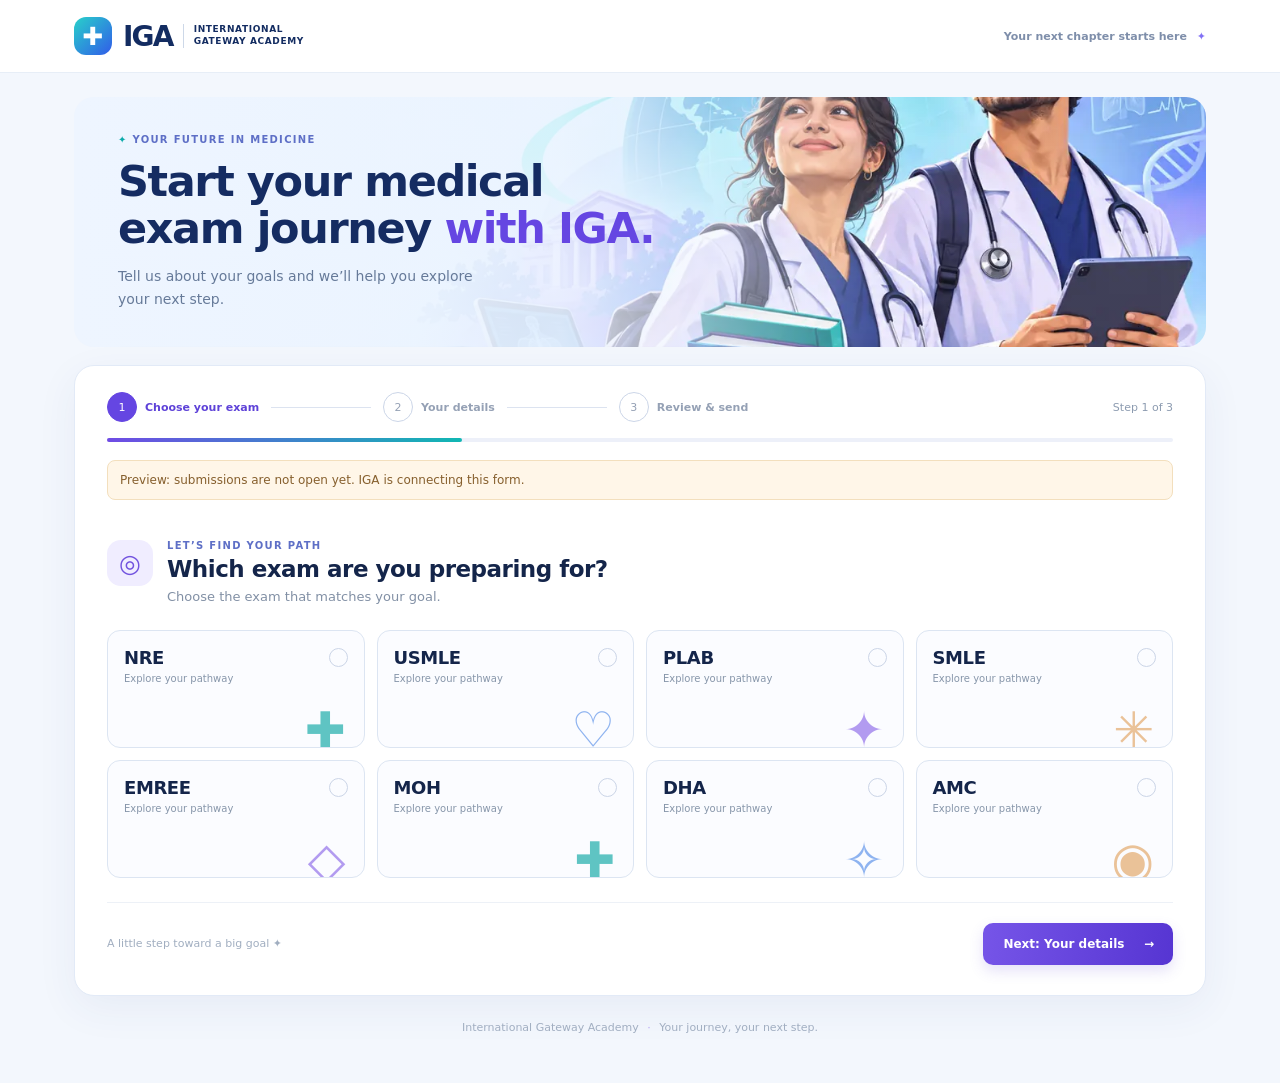
==== interest/index.html @ c92a2ffc "Add IGA student interest form" ====
<!doctype html>
<html lang="en"><head><meta charset="utf-8"><meta name="viewport" content="width=device-width,initial-scale=1"><meta name="theme-color" content="#112b62"><meta name="description" content="Tell International Gateway Academy about your medical exam preparation goals."><title>Start your journey | International Gateway Academy</title><link rel="stylesheet" href="form.css"><script src="config.js" defer></script><script src="form.js" defer></script></head><body>
<header class="site-header"><div class="header-inner"><a class="brand" href="./" aria-label="International Gateway Academy home"><span class="brand-icon" aria-hidden="true">✚</span><span><b>IGA</b><small>INTERNATIONAL<br>GATEWAY ACADEMY</small></span></a><span class="header-note">Your next chapter starts here <span>✦</span></span></div></header>
<main class="shell"><section class="hero"><div class="hero-copy"><div class="eyebrow"><span>✦</span> YOUR FUTURE IN MEDICINE</div><h1>Start your medical<br>exam journey <em>with IGA.</em></h1><p>Tell us about your goals and we’ll help you explore your next step.</p></div></section><section class="form-card" aria-labelledby="step-title"><div class="steps" aria-label="Form progress"><div class="step active" data-step-indicator="0"><span>1</span><strong>Choose your exam</strong></div><div class="step-line"></div><div class="step" data-step-indicator="1"><span>2</span><strong>Your details</strong></div><div class="step-line"></div><div class="step" data-step-indicator="2"><span>3</span><strong>Review & send</strong></div><div class="step-count" id="step-count">Step 1 of 3</div></div><div class="progress-track"><span id="progress"></span></div>
<p class="setup-message" id="opening-notice" role="status">Preview: submissions are not open yet. IGA is connecting this form.</p><form id="interest-form" method="post" novalidate><div class="stage" data-stage="0"><div class="section-header"><div class="section-icon" aria-hidden="true">◎</div><div><div class="kicker">LET’S FIND YOUR PATH</div><h2 id="step-title" tabindex="-1">Which exam are you preparing for?</h2><p>Choose the exam that matches your goal.</p></div></div><fieldset class="exam-grid"><legend class="sr-only">Choose one exam</legend><label class="exam-option"><input type="radio" name="exam" value="NRE" required><span class="exam-content"><span class="exam-top"><strong>NRE</strong><span class="check">✓</span></span><small>Explore your pathway</small><span class="exam-art art-teal">✚</span></span></label><label class="exam-option"><input type="radio" name="exam" value="USMLE"><span class="exam-content"><span class="exam-top"><strong>USMLE</strong><span class="check">✓</span></span><small>Explore your pathway</small><span class="exam-art art-blue">♡</span></span></label><label class="exam-option"><input type="radio" name="exam" value="PLAB"><span class="exam-content"><span class="exam-top"><strong>PLAB</strong><span class="check">✓</span></span><small>Explore your pathway</small><span class="exam-art art-purple">✦</span></span></label><label class="exam-option"><input type="radio" name="exam" value="SMLE"><span class="exam-content"><span class="exam-top"><strong>SMLE</strong><span class="check">✓</span></span><small>Explore your pathway</small><span class="exam-art art-orange">✳</span></span></label><label class="exam-option"><input type="radio" name="exam" value="EMREE"><span class="exam-content"><span class="exam-top"><strong>EMREE</strong><span class="check">✓</span></span><small>Explore your pathway</small><span class="exam-art art-purple">◇</span></span></label><label class="exam-option"><input type="radio" name="exam" value="MOH"><span class="exam-content"><span class="exam-top"><strong>MOH</strong><span class="check">✓</span></span><small>Explore your pathway</small><span class="exam-art art-teal">✚</span></span></label><label class="exam-option"><input type="radio" name="exam" value="DHA"><span class="exam-content"><span class="exam-top"><strong>DHA</strong><span class="check">✓</span></span><small>Explore your pathway</small><span class="exam-art art-blue">✧</span></span></label><label class="exam-option"><input type="radio" name="exam" value="AMC"><span class="exam-content"><span class="exam-top"><strong>AMC</strong><span class="check">✓</span></span><small>Explore your pathway</small><span class="exam-art art-orange">◉</span></span></label></fieldset><p class="error" id="exam-error" role="alert" hidden>Please choose an exam to continue.</p></div>
<div class="stage" data-stage="1" hidden><div class="section-header"><div class="section-icon" aria-hidden="true">✧</div><div><div class="kicker">A LITTLE ABOUT YOU</div><h2 tabindex="-1">Let’s get to know you</h2><p>Share your details so IGA can follow up about your preparation.</p></div></div><div class="fields"><label>Full name <span>*</span><input name="name" autocomplete="name" required maxlength="120" placeholder="Your full name"></label><label>University name <span>*</span><input name="university" autocomplete="organization" required maxlength="160" placeholder="Your university"></label><fieldset class="level-field"><legend>Level of study <span>*</span></legend><div class="level-options"><label><input type="radio" name="level" value="Undergraduate" required> Undergraduate</label><label><input type="radio" name="level" value="Postgraduate"> Postgraduate</label></div></fieldset><label>Year of study <span>*</span><select name="year" required><option value="">Select your year</option><option>Year 1</option><option>Year 2</option><option>Year 3</option><option>Year 4</option><option>Year 5</option><option>Year 6</option><option>Year 7 or above</option><option>Graduated</option></select></label><label>Phone number <span>*</span><input name="phone" type="tel" autocomplete="tel" required maxlength="35" placeholder="Include country code, e.g. +44 …" pattern="[+0-9() .-]{7,35}"></label><label>Country <span>*</span><input name="country" autocomplete="country-name" required maxlength="100" placeholder="Your country"></label><label class="full">Email address <span>*</span><input name="email" type="email" autocomplete="email" required maxlength="254" placeholder="you@example.com"></label></div><p class="privacy">We’ll use these details to contact you about your exam preparation interest.</p></div>
<div class="stage" data-stage="2" hidden><div class="section-header"><div class="section-icon" aria-hidden="true">✓</div><div><div class="kicker">ALMOST THERE</div><h2 tabindex="-1">Everything look right?</h2><p>Review your details before sharing them with IGA.</p></div></div><dl id="review" class="review"></dl><p class="privacy">By submitting, you’re asking IGA to contact you about your selected exam.</p><div class="setup-message" id="setup-message" role="status" hidden>Submissions are not open yet. IGA is still connecting this form.</div></div><div class="actions"><button type="button" id="back" class="back" hidden>← <span>Back</span></button><span class="action-hint">A little step toward a big goal ✦</span><button type="button" id="next" class="primary">Next: Your details <span>→</span></button><button type="submit" id="submit" class="primary" hidden>Send my interest <span>→</span></button></div></form></section><footer>International Gateway Academy <span>·</span> Your journey, your next step.</footer></main></body></html>
---- interest/form.css ----
:root{font-family:Inter,ui-sans-serif,system-ui,-apple-system,"Segoe UI",sans-serif;color:#14254a;background:#f3f7fd;font-synthesis:none}*{box-sizing:border-box}body{margin:0}button,input,select{font:inherit}button{cursor:pointer}button:focus-visible,input:focus-visible,select:focus-visible,a:focus-visible{outline:3px solid #776af2;outline-offset:3px}[hidden]{display:none!important}.site-header{background:#fff;border-bottom:1px solid #e7eef7}.header-inner{max-width:1180px;margin:auto;padding:17px 24px;display:flex;align-items:center;justify-content:space-between}.brand{text-decoration:none;color:#132c61;display:flex;align-items:center;gap:11px}.brand-icon{width:38px;height:38px;border-radius:12px;background:linear-gradient(135deg,#28d1ca,#315ce9);display:grid;place-items:center;color:white;font-size:25px}.brand>span:last-child{display:flex;align-items:center;gap:10px}.brand b{font-size:28px;letter-spacing:-1.8px}.brand small{border-left:1px solid #cdd8e8;padding-left:10px;font-size:9px;font-weight:800;letter-spacing:.07em;line-height:1.3}.header-note{font-size:11px;font-weight:700;color:#7e8eaa}.header-note span{color:#8271f5;margin-left:6px}.shell{max-width:1180px;margin:auto;padding:24px}.hero{height:250px;border-radius:20px;background:linear-gradient(90deg,#eef5ff 0%,#eef5ffde 43%,#eef5ff05 75%),url('student-journey.webp') center 48%/cover no-repeat;display:flex;align-items:center;overflow:hidden}.hero-copy{padding:36px 44px;position:relative;max-width:630px}.eyebrow,.kicker{font-size:10px;letter-spacing:.13em;font-weight:800;color:#5e6fc6}.eyebrow span{color:#0baaaa}.hero h1{font-size:clamp(30px,3.5vw,43px);letter-spacing:-1.4px;line-height:1.1;margin:13px 0;color:#152c62}.hero h1 em{font-style:normal;color:#6546e2}.hero p{font-size:14px;line-height:1.6;color:#667a99;max-width:380px;margin:0}.form-card{background:white;border:1px solid #e2eaf7;box-shadow:0 12px 40px #28458010;border-radius:20px;padding:26px 32px 30px;margin-top:18px;scroll-margin-top:12px}.steps{display:flex;align-items:center;gap:12px}.step{display:flex;align-items:center;gap:8px;color:#95a1b5;white-space:nowrap;font-size:11px}.step span{width:30px;height:30px;border:1px solid #ccd6e8;border-radius:50%;display:grid;place-items:center;font-size:11px}.step.active{color:#5e42d8}.step.active span{background:#6546e2;color:#fff;border-color:#6546e2}.step.done span{background:#def7f4;color:#008f8a;border-color:#def7f4}.step-line{height:1px;background:#dce3f0;flex:1;max-width:100px}.step-count{margin-left:auto;font-size:11px;color:#8c9bb0}.progress-track{height:4px;background:#edf0f9;border-radius:5px;margin-top:16px}.progress-track span{display:block;height:100%;width:33.333%;background:linear-gradient(90deg,#704be5,#11b7b3);border-radius:inherit;transition:width .2s}.stage{padding:28px 0 6px}.section-header{display:flex;gap:14px;align-items:flex-start;margin-bottom:23px}.section-icon{width:46px;height:46px;border-radius:14px;background:#f0edff;display:grid;place-items:center;color:#7253df;font-size:25px;flex:none}.section-header h2{font-size:23px;letter-spacing:-.5px;margin:5px 0}.section-header p{font-size:13px;color:#8290a5;margin:0;line-height:1.5}.exam-grid{border:0;padding:0;margin:0;display:grid;grid-template-columns:repeat(4,1fr);gap:12px}.exam-option{cursor:pointer;position:relative}.exam-option input{position:absolute;opacity:0}.exam-content{display:block;position:relative;overflow:hidden;border:1px solid #dce5f2;border-radius:13px;padding:16px;min-height:118px;background:#fbfcff;transition:.2s}.exam-content:hover{border-color:#9caef1;transform:translateY(-2px)}.exam-option input:focus-visible+.exam-content{outline:3px solid #776af2;outline-offset:3px}.exam-option input:checked+.exam-content{background:#effcfb;border:2px solid #0eaaa8;padding:15px}.exam-top{display:flex;justify-content:space-between;align-items:center}.exam-top strong{font-size:18px;letter-spacing:-.4px}.check{width:19px;height:19px;border:1px solid #cbd5e7;border-radius:50%;color:transparent;display:grid;place-items:center;font-size:12px}.exam-option input:checked+.exam-content .check{background:#6950dc;color:#fff;border-color:#6950dc}.exam-content small{display:block;font-size:10px;color:#8796aa;margin-top:5px}.exam-art{position:absolute;right:18px;bottom:-8px;font-size:49px;line-height:1;opacity:.65}.art-teal{color:#0ba7a4}.art-blue{color:#538ce8}.art-purple{color:#8b68e9}.art-orange{color:#e0a361}.error{color:#b33645;font-size:12px}.actions{border-top:1px solid #edf1f7;margin-top:18px;padding-top:20px;display:flex;align-items:center;gap:12px}.back{background:#f3f5fb;border:0;color:#5d6e8d;border-radius:9px;padding:12px 15px;font-size:12px;font-weight:700}.action-hint{color:#a1aec0;font-size:11px}.primary{margin-left:auto;border:0;background:linear-gradient(100deg,#7655e8,#5635d2);color:white;border-radius:10px;padding:14px 19px;font-weight:750;font-size:12px;min-width:190px;box-shadow:0 6px 14px #674bd72b}.primary span{float:right;margin-left:18px}.primary:disabled{opacity:.45;cursor:not-allowed;box-shadow:none}.fields{display:grid;grid-template-columns:1fr 1fr;gap:17px 20px}.fields>label,.level-field legend{font-size:12px;font-weight:750;color:#263b5c}.fields label span,.level-field legend span{color:#da566b}.fields input:not([type=radio]),.fields select{display:block;width:100%;height:44px;border:1px solid #d8e2ef;border-radius:9px;background:#fff;padding:0 12px;color:#223654;margin-top:7px;font-size:13px}.fields input::placeholder{color:#a5b1c1}.fields .full{grid-column:1/-1}.level-field{border:0;margin:0;padding:0}.level-options{display:flex;gap:8px;margin-top:7px}.level-options label{display:flex;align-items:center;gap:6px;border:1px solid #d8e2ef;border-radius:9px;padding:11px;font-size:12px;font-weight:500;flex:1}.level-options input{accent-color:#6e4ce1}.privacy{font-size:11px;color:#8392a6;line-height:1.6;margin:18px 0 0}.review{display:grid;grid-template-columns:repeat(2,1fr);gap:0 20px;margin:0}.review div{padding:12px 0;border-bottom:1px solid #edf1f7}.review dt{font-size:10px;color:#8a98ad;margin-bottom:5px}.review dd{font-size:13px;font-weight:700;margin:0;overflow-wrap:anywhere}.setup-message{background:#fff6e8;border:1px solid #f3dfbd;color:#865f2d;border-radius:8px;padding:12px;font-size:12px;margin-top:18px}.sr-only{position:absolute;width:1px;height:1px;overflow:hidden;clip:rect(0,0,0,0)}footer{text-align:center;padding:25px;color:#a1aec1;font-size:11px}footer span{margin:0 5px;color:#b9a9f4}@media(max-width:700px){.header-inner{padding:13px 17px}.header-note{display:none}.shell{padding:14px}.hero{height:225px;background-position:64% center;background-image:linear-gradient(90deg,#eef5ffef 0%,#eef5ffd9 54%,#eef5ff44 100%),url('student-journey.webp')}.hero-copy{padding:22px;max-width:85%}.hero h1{font-size:29px}.hero p{font-size:12px;max-width:230px}.form-card{padding:20px 17px}.step strong,.step-line{display:none}.steps{gap:10px}.step-count{margin-left:auto}.stage{padding-top:23px}.section-header h2{font-size:20px}.exam-grid{grid-template-columns:repeat(2,1fr);gap:9px}.exam-content{min-height:94px;padding:13px}.exam-option input:checked+.exam-content{padding:12px}.exam-art{font-size:37px}.fields{grid-template-columns:1fr;gap:15px}.fields .full{grid-column:auto}.actions{gap:7px}.action-hint{display:none}.primary{min-width:0;flex:1}.review{grid-template-columns:1fr 1fr;gap:0 12px}.brand b{font-size:24px}}
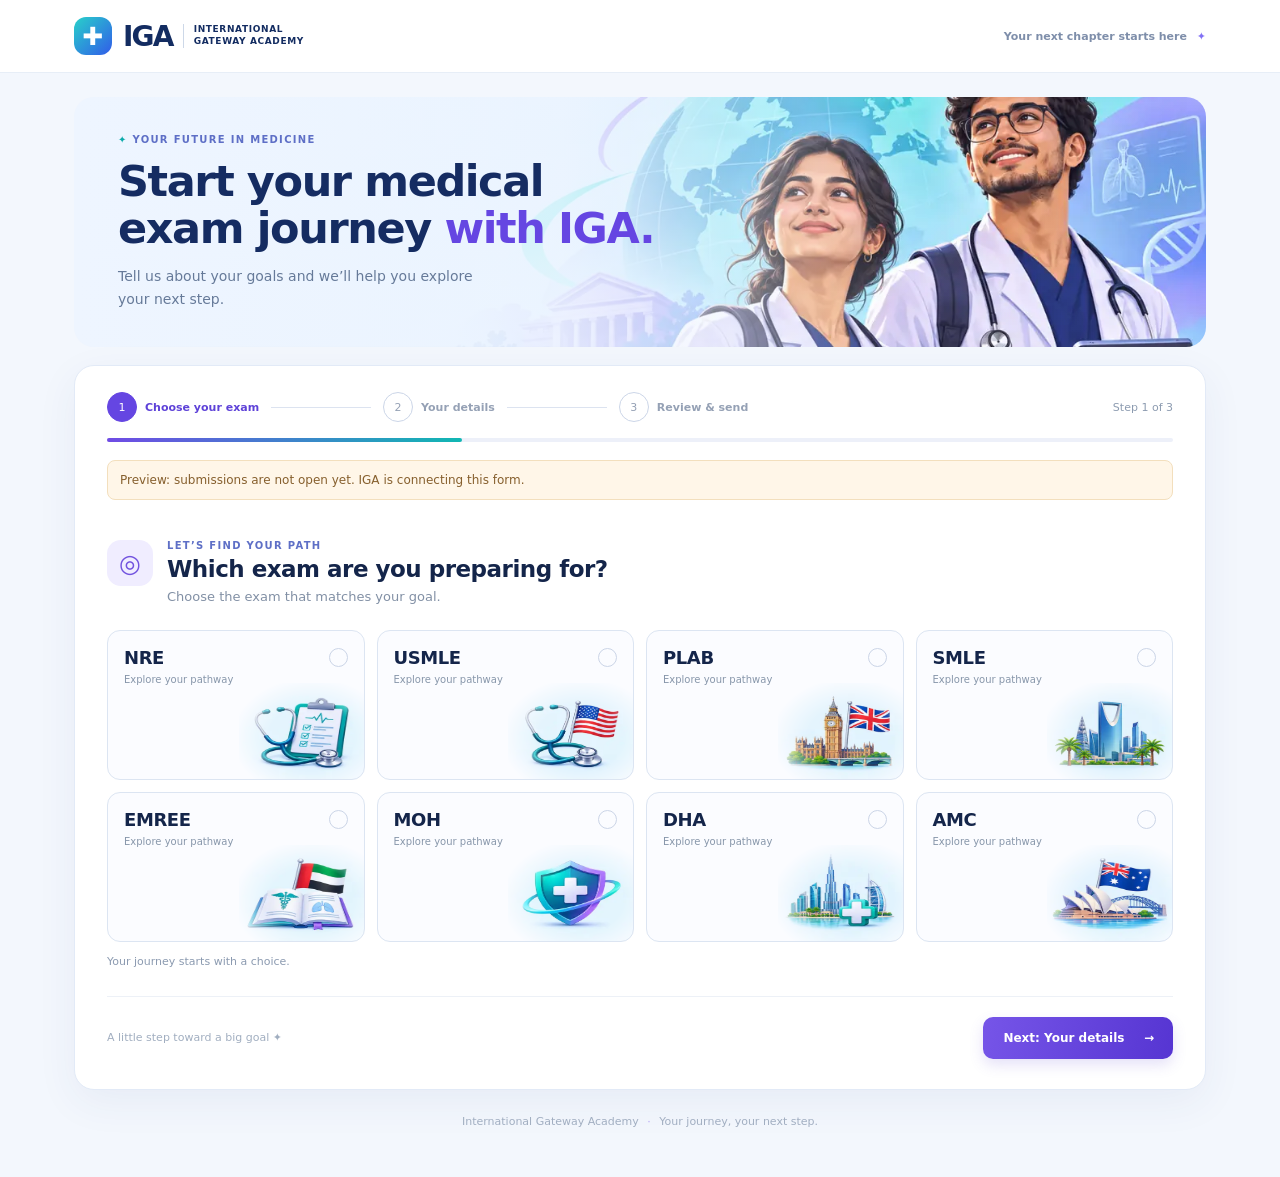
==== commit 83b7030f: "Illustrate and enhance exam selection form" ====
--- a/interest/index.html
+++ b/interest/index.html
@@ -2,6 +2,6 @@
 <html lang="en"><head><meta charset="utf-8"><meta name="viewport" content="width=device-width,initial-scale=1"><meta name="theme-color" content="#112b62"><meta name="description" content="Tell International Gateway Academy about your medical exam preparation goals."><title>Start your journey | International Gateway Academy</title><link rel="stylesheet" href="form.css"><script src="config.js" defer></script><script src="form.js" defer></script></head><body>
 <header class="site-header"><div class="header-inner"><a class="brand" href="./" aria-label="International Gateway Academy home"><span class="brand-icon" aria-hidden="true">✚</span><span><b>IGA</b><small>INTERNATIONAL<br>GATEWAY ACADEMY</small></span></a><span class="header-note">Your next chapter starts here <span>✦</span></span></div></header>
 <main class="shell"><section class="hero"><div class="hero-copy"><div class="eyebrow"><span>✦</span> YOUR FUTURE IN MEDICINE</div><h1>Start your medical<br>exam journey <em>with IGA.</em></h1><p>Tell us about your goals and we’ll help you explore your next step.</p></div></section><section class="form-card" aria-labelledby="step-title"><div class="steps" aria-label="Form progress"><div class="step active" data-step-indicator="0"><span>1</span><strong>Choose your exam</strong></div><div class="step-line"></div><div class="step" data-step-indicator="1"><span>2</span><strong>Your details</strong></div><div class="step-line"></div><div class="step" data-step-indicator="2"><span>3</span><strong>Review & send</strong></div><div class="step-count" id="step-count">Step 1 of 3</div></div><div class="progress-track"><span id="progress"></span></div>
-<p class="setup-message" id="opening-notice" role="status">Preview: submissions are not open yet. IGA is connecting this form.</p><form id="interest-form" method="post" novalidate><div class="stage" data-stage="0"><div class="section-header"><div class="section-icon" aria-hidden="true">◎</div><div><div class="kicker">LET’S FIND YOUR PATH</div><h2 id="step-title" tabindex="-1">Which exam are you preparing for?</h2><p>Choose the exam that matches your goal.</p></div></div><fieldset class="exam-grid"><legend class="sr-only">Choose one exam</legend><label class="exam-option"><input type="radio" name="exam" value="NRE" required><span class="exam-content"><span class="exam-top"><strong>NRE</strong><span class="check">✓</span></span><small>Explore your pathway</small><span class="exam-art art-teal">✚</span></span></label><label class="exam-option"><input type="radio" name="exam" value="USMLE"><span class="exam-content"><span class="exam-top"><strong>USMLE</strong><span class="check">✓</span></span><small>Explore your pathway</small><span class="exam-art art-blue">♡</span></span></label><label class="exam-option"><input type="radio" name="exam" value="PLAB"><span class="exam-content"><span class="exam-top"><strong>PLAB</strong><span class="check">✓</span></span><small>Explore your pathway</small><span class="exam-art art-purple">✦</span></span></label><label class="exam-option"><input type="radio" name="exam" value="SMLE"><span class="exam-content"><span class="exam-top"><strong>SMLE</strong><span class="check">✓</span></span><small>Explore your pathway</small><span class="exam-art art-orange">✳</span></span></label><label class="exam-option"><input type="radio" name="exam" value="EMREE"><span class="exam-content"><span class="exam-top"><strong>EMREE</strong><span class="check">✓</span></span><small>Explore your pathway</small><span class="exam-art art-purple">◇</span></span></label><label class="exam-option"><input type="radio" name="exam" value="MOH"><span class="exam-content"><span class="exam-top"><strong>MOH</strong><span class="check">✓</span></span><small>Explore your pathway</small><span class="exam-art art-teal">✚</span></span></label><label class="exam-option"><input type="radio" name="exam" value="DHA"><span class="exam-content"><span class="exam-top"><strong>DHA</strong><span class="check">✓</span></span><small>Explore your pathway</small><span class="exam-art art-blue">✧</span></span></label><label class="exam-option"><input type="radio" name="exam" value="AMC"><span class="exam-content"><span class="exam-top"><strong>AMC</strong><span class="check">✓</span></span><small>Explore your pathway</small><span class="exam-art art-orange">◉</span></span></label></fieldset><p class="error" id="exam-error" role="alert" hidden>Please choose an exam to continue.</p></div>
-<div class="stage" data-stage="1" hidden><div class="section-header"><div class="section-icon" aria-hidden="true">✧</div><div><div class="kicker">A LITTLE ABOUT YOU</div><h2 tabindex="-1">Let’s get to know you</h2><p>Share your details so IGA can follow up about your preparation.</p></div></div><div class="fields"><label>Full name <span>*</span><input name="name" autocomplete="name" required maxlength="120" placeholder="Your full name"></label><label>University name <span>*</span><input name="university" autocomplete="organization" required maxlength="160" placeholder="Your university"></label><fieldset class="level-field"><legend>Level of study <span>*</span></legend><div class="level-options"><label><input type="radio" name="level" value="Undergraduate" required> Undergraduate</label><label><input type="radio" name="level" value="Postgraduate"> Postgraduate</label></div></fieldset><label>Year of study <span>*</span><select name="year" required><option value="">Select your year</option><option>Year 1</option><option>Year 2</option><option>Year 3</option><option>Year 4</option><option>Year 5</option><option>Year 6</option><option>Year 7 or above</option><option>Graduated</option></select></label><label>Phone number <span>*</span><input name="phone" type="tel" autocomplete="tel" required maxlength="35" placeholder="Include country code, e.g. +44 …" pattern="[+0-9() .-]{7,35}"></label><label>Country <span>*</span><input name="country" autocomplete="country-name" required maxlength="100" placeholder="Your country"></label><label class="full">Email address <span>*</span><input name="email" type="email" autocomplete="email" required maxlength="254" placeholder="you@example.com"></label></div><p class="privacy">We’ll use these details to contact you about your exam preparation interest.</p></div>
+<p class="setup-message" id="opening-notice" role="status">Preview: submissions are not open yet. IGA is connecting this form.</p><form id="interest-form" method="post" novalidate><div class="stage" data-stage="0"><div class="section-header"><div class="section-icon" aria-hidden="true">◎</div><div><div class="kicker">LET’S FIND YOUR PATH</div><h2 id="step-title" tabindex="-1">Which exam are you preparing for?</h2><p>Choose the exam that matches your goal.</p></div></div><fieldset class="exam-grid"><legend class="sr-only">Choose one exam</legend><label class="exam-option"><input type="radio" name="exam" value="NRE" required><span class="exam-content"><span class="exam-top"><strong>NRE</strong><span class="check">✓</span></span><small>Explore your pathway</small><span class="exam-art" aria-hidden="true"></span></span></label><label class="exam-option"><input type="radio" name="exam" value="USMLE"><span class="exam-content"><span class="exam-top"><strong>USMLE</strong><span class="check">✓</span></span><small>Explore your pathway</small><span class="exam-art" aria-hidden="true"></span></span></label><label class="exam-option"><input type="radio" name="exam" value="PLAB"><span class="exam-content"><span class="exam-top"><strong>PLAB</strong><span class="check">✓</span></span><small>Explore your pathway</small><span class="exam-art" aria-hidden="true"></span></span></label><label class="exam-option"><input type="radio" name="exam" value="SMLE"><span class="exam-content"><span class="exam-top"><strong>SMLE</strong><span class="check">✓</span></span><small>Explore your pathway</small><span class="exam-art" aria-hidden="true"></span></span></label><label class="exam-option"><input type="radio" name="exam" value="EMREE"><span class="exam-content"><span class="exam-top"><strong>EMREE</strong><span class="check">✓</span></span><small>Explore your pathway</small><span class="exam-art" aria-hidden="true"></span></span></label><label class="exam-option"><input type="radio" name="exam" value="MOH"><span class="exam-content"><span class="exam-top"><strong>MOH</strong><span class="check">✓</span></span><small>Explore your pathway</small><span class="exam-art" aria-hidden="true"></span></span></label><label class="exam-option"><input type="radio" name="exam" value="DHA"><span class="exam-content"><span class="exam-top"><strong>DHA</strong><span class="check">✓</span></span><small>Explore your pathway</small><span class="exam-art" aria-hidden="true"></span></span></label><label class="exam-option"><input type="radio" name="exam" value="AMC"><span class="exam-content"><span class="exam-top"><strong>AMC</strong><span class="check">✓</span></span><small>Explore your pathway</small><span class="exam-art" aria-hidden="true"></span></span></label></fieldset><p class="selection-message" id="selection-message" aria-live="polite">Your journey starts with a choice.</p><p class="error" id="exam-error" role="alert" hidden>Please choose an exam to continue.</p></div>
+<div class="stage" data-stage="1" hidden><div class="section-header"><div class="section-icon" aria-hidden="true">✧</div><div><div class="kicker">A LITTLE ABOUT YOU</div><h2 tabindex="-1">Let’s get to know you</h2><p id="details-intro">Share your details so IGA can follow up about your preparation.</p></div></div><div class="fields"><label>Full name <span>*</span><input name="name" autocomplete="name" required maxlength="120" placeholder="Your full name"></label><label>University name <span>*</span><input name="university" autocomplete="organization" required maxlength="160" placeholder="Your university"></label><fieldset class="level-field"><legend>Level of study <span>*</span></legend><div class="level-options"><label><input type="radio" name="level" value="Undergraduate" required> Undergraduate</label><label><input type="radio" name="level" value="Postgraduate"> Postgraduate</label></div></fieldset><label>Year of study <span>*</span><select name="year" required><option value="">Select your year</option><option>Year 1</option><option>Year 2</option><option>Year 3</option><option>Year 4</option><option>Year 5</option><option>Year 6</option><option>Year 7 or above</option><option>Graduated</option></select></label><label>Phone number <span>*</span><input name="phone" type="tel" autocomplete="tel" required maxlength="35" placeholder="Include country code, e.g. +44 …" pattern="[+0-9() .-]{7,35}"></label><label>Country <span>*</span><input name="country" autocomplete="country-name" required maxlength="100" placeholder="Your country"></label><label class="full">Email address <span>*</span><input name="email" type="email" autocomplete="email" required maxlength="254" placeholder="you@example.com"></label></div><p class="privacy">We’ll use these details to contact you about your exam preparation interest.</p></div>
 <div class="stage" data-stage="2" hidden><div class="section-header"><div class="section-icon" aria-hidden="true">✓</div><div><div class="kicker">ALMOST THERE</div><h2 tabindex="-1">Everything look right?</h2><p>Review your details before sharing them with IGA.</p></div></div><dl id="review" class="review"></dl><p class="privacy">By submitting, you’re asking IGA to contact you about your selected exam.</p><div class="setup-message" id="setup-message" role="status" hidden>Submissions are not open yet. IGA is still connecting this form.</div></div><div class="actions"><button type="button" id="back" class="back" hidden>← <span>Back</span></button><span class="action-hint">A little step toward a big goal ✦</span><button type="button" id="next" class="primary">Next: Your details <span>→</span></button><button type="submit" id="submit" class="primary" hidden>Send my interest <span>→</span></button></div></form></section><footer>International Gateway Academy <span>·</span> Your journey, your next step.</footer></main></body></html>
--- a/interest/form.css
+++ b/interest/form.css
@@ -1 +1,4 @@
 :root{font-family:Inter,ui-sans-serif,system-ui,-apple-system,"Segoe UI",sans-serif;color:#14254a;background:#f3f7fd;font-synthesis:none}*{box-sizing:border-box}body{margin:0}button,input,select{font:inherit}button{cursor:pointer}button:focus-visible,input:focus-visible,select:focus-visible,a:focus-visible{outline:3px solid #776af2;outline-offset:3px}[hidden]{display:none!important}.site-header{background:#fff;border-bottom:1px solid #e7eef7}.header-inner{max-width:1180px;margin:auto;padding:17px 24px;display:flex;align-items:center;justify-content:space-between}.brand{text-decoration:none;color:#132c61;display:flex;align-items:center;gap:11px}.brand-icon{width:38px;height:38px;border-radius:12px;background:linear-gradient(135deg,#28d1ca,#315ce9);display:grid;place-items:center;color:white;font-size:25px}.brand>span:last-child{display:flex;align-items:center;gap:10px}.brand b{font-size:28px;letter-spacing:-1.8px}.brand small{border-left:1px solid #cdd8e8;padding-left:10px;font-size:9px;font-weight:800;letter-spacing:.07em;line-height:1.3}.header-note{font-size:11px;font-weight:700;color:#7e8eaa}.header-note span{color:#8271f5;margin-left:6px}.shell{max-width:1180px;margin:auto;padding:24px}.hero{height:250px;border-radius:20px;background:linear-gradient(90deg,#eef5ff 0%,#eef5ffde 43%,#eef5ff05 75%),url('student-journey.webp') center 48%/cover no-repeat;display:flex;align-items:center;overflow:hidden}.hero-copy{padding:36px 44px;position:relative;max-width:630px}.eyebrow,.kicker{font-size:10px;letter-spacing:.13em;font-weight:800;color:#5e6fc6}.eyebrow span{color:#0baaaa}.hero h1{font-size:clamp(30px,3.5vw,43px);letter-spacing:-1.4px;line-height:1.1;margin:13px 0;color:#152c62}.hero h1 em{font-style:normal;color:#6546e2}.hero p{font-size:14px;line-height:1.6;color:#667a99;max-width:380px;margin:0}.form-card{background:white;border:1px solid #e2eaf7;box-shadow:0 12px 40px #28458010;border-radius:20px;padding:26px 32px 30px;margin-top:18px;scroll-margin-top:12px}.steps{display:flex;align-items:center;gap:12px}.step{display:flex;align-items:center;gap:8px;color:#95a1b5;white-space:nowrap;font-size:11px}.step span{width:30px;height:30px;border:1px solid #ccd6e8;border-radius:50%;display:grid;place-items:center;font-size:11px}.step.active{color:#5e42d8}.step.active span{background:#6546e2;color:#fff;border-color:#6546e2}.step.done span{background:#def7f4;color:#008f8a;border-color:#def7f4}.step-line{height:1px;background:#dce3f0;flex:1;max-width:100px}.step-count{margin-left:auto;font-size:11px;color:#8c9bb0}.progress-track{height:4px;background:#edf0f9;border-radius:5px;margin-top:16px}.progress-track span{display:block;height:100%;width:33.333%;background:linear-gradient(90deg,#704be5,#11b7b3);border-radius:inherit;transition:width .2s}.stage{padding:28px 0 6px}.section-header{display:flex;gap:14px;align-items:flex-start;margin-bottom:23px}.section-icon{width:46px;height:46px;border-radius:14px;background:#f0edff;display:grid;place-items:center;color:#7253df;font-size:25px;flex:none}.section-header h2{font-size:23px;letter-spacing:-.5px;margin:5px 0}.section-header p{font-size:13px;color:#8290a5;margin:0;line-height:1.5}.exam-grid{border:0;padding:0;margin:0;display:grid;grid-template-columns:repeat(4,1fr);gap:12px}.exam-option{cursor:pointer;position:relative}.exam-option input{position:absolute;opacity:0}.exam-content{display:block;position:relative;overflow:hidden;border:1px solid #dce5f2;border-radius:13px;padding:16px;min-height:118px;background:#fbfcff;transition:.2s}.exam-content:hover{border-color:#9caef1;transform:translateY(-2px)}.exam-option input:focus-visible+.exam-content{outline:3px solid #776af2;outline-offset:3px}.exam-option input:checked+.exam-content{background:#effcfb;border:2px solid #0eaaa8;padding:15px}.exam-top{display:flex;justify-content:space-between;align-items:center}.exam-top strong{font-size:18px;letter-spacing:-.4px}.check{width:19px;height:19px;border:1px solid #cbd5e7;border-radius:50%;color:transparent;display:grid;place-items:center;font-size:12px}.exam-option input:checked+.exam-content .check{background:#6950dc;color:#fff;border-color:#6950dc}.exam-content small{display:block;font-size:10px;color:#8796aa;margin-top:5px}.exam-art{position:absolute;right:18px;bottom:-8px;font-size:49px;line-height:1;opacity:.65}.art-teal{color:#0ba7a4}.art-blue{color:#538ce8}.art-purple{color:#8b68e9}.art-orange{color:#e0a361}.error{color:#b33645;font-size:12px}.actions{border-top:1px solid #edf1f7;margin-top:18px;padding-top:20px;display:flex;align-items:center;gap:12px}.back{background:#f3f5fb;border:0;color:#5d6e8d;border-radius:9px;padding:12px 15px;font-size:12px;font-weight:700}.action-hint{color:#a1aec0;font-size:11px}.primary{margin-left:auto;border:0;background:linear-gradient(100deg,#7655e8,#5635d2);color:white;border-radius:10px;padding:14px 19px;font-weight:750;font-size:12px;min-width:190px;box-shadow:0 6px 14px #674bd72b}.primary span{float:right;margin-left:18px}.primary:disabled{opacity:.45;cursor:not-allowed;box-shadow:none}.fields{display:grid;grid-template-columns:1fr 1fr;gap:17px 20px}.fields>label,.level-field legend{font-size:12px;font-weight:750;color:#263b5c}.fields label span,.level-field legend span{color:#da566b}.fields input:not([type=radio]),.fields select{display:block;width:100%;height:44px;border:1px solid #d8e2ef;border-radius:9px;background:#fff;padding:0 12px;color:#223654;margin-top:7px;font-size:13px}.fields input::placeholder{color:#a5b1c1}.fields .full{grid-column:1/-1}.level-field{border:0;margin:0;padding:0}.level-options{display:flex;gap:8px;margin-top:7px}.level-options label{display:flex;align-items:center;gap:6px;border:1px solid #d8e2ef;border-radius:9px;padding:11px;font-size:12px;font-weight:500;flex:1}.level-options input{accent-color:#6e4ce1}.privacy{font-size:11px;color:#8392a6;line-height:1.6;margin:18px 0 0}.review{display:grid;grid-template-columns:repeat(2,1fr);gap:0 20px;margin:0}.review div{padding:12px 0;border-bottom:1px solid #edf1f7}.review dt{font-size:10px;color:#8a98ad;margin-bottom:5px}.review dd{font-size:13px;font-weight:700;margin:0;overflow-wrap:anywhere}.setup-message{background:#fff6e8;border:1px solid #f3dfbd;color:#865f2d;border-radius:8px;padding:12px;font-size:12px;margin-top:18px}.sr-only{position:absolute;width:1px;height:1px;overflow:hidden;clip:rect(0,0,0,0)}footer{text-align:center;padding:25px;color:#a1aec1;font-size:11px}footer span{margin:0 5px;color:#b9a9f4}@media(max-width:700px){.header-inner{padding:13px 17px}.header-note{display:none}.shell{padding:14px}.hero{height:225px;background-position:64% center;background-image:linear-gradient(90deg,#eef5ffef 0%,#eef5ffd9 54%,#eef5ff44 100%),url('student-journey.webp')}.hero-copy{padding:22px;max-width:85%}.hero h1{font-size:29px}.hero p{font-size:12px;max-width:230px}.form-card{padding:20px 17px}.step strong,.step-line{display:none}.steps{gap:10px}.step-count{margin-left:auto}.stage{padding-top:23px}.section-header h2{font-size:20px}.exam-grid{grid-template-columns:repeat(2,1fr);gap:9px}.exam-content{min-height:94px;padding:13px}.exam-option input:checked+.exam-content{padding:12px}.exam-art{font-size:37px}.fields{grid-template-columns:1fr;gap:15px}.fields .full{grid-column:auto}.actions{gap:7px}.action-hint{display:none}.primary{min-width:0;flex:1}.review{grid-template-columns:1fr 1fr;gap:0 12px}.brand b{font-size:24px}}
+/* Illustrated exam cards */
+.exam-content{min-height:150px;background:#fbfcff}.exam-content small{position:relative;z-index:2;max-width:120px;line-height:1.4}.exam-art{position:absolute;right:0;bottom:0;width:125px;height:96px;background-image:url('exam-illustrations.webp');background-size:400% 200%;background-repeat:no-repeat;opacity:1;transform-origin:bottom right;transition:transform .25s ease;mix-blend-mode:multiply}.exam-option:hover .exam-art,.exam-option input:checked+.exam-content .exam-art{transform:scale(1.07)}.exam-option:nth-of-type(1) .exam-art{background-position:0% 0%}.exam-option:nth-of-type(2) .exam-art{background-position:33.333% 0%}.exam-option:nth-of-type(3) .exam-art{background-position:66.667% 0%}.exam-option:nth-of-type(4) .exam-art{background-position:100% 0%}.exam-option:nth-of-type(5) .exam-art{background-position:0% 100%}.exam-option:nth-of-type(6) .exam-art{background-position:33.333% 100%}.exam-option:nth-of-type(7) .exam-art{background-position:66.667% 100%}.exam-option:nth-of-type(8) .exam-art{background-position:100% 100%}.selection-message{color:#8b9ab0;font-size:11px;margin:13px 0 0;min-height:17px}.selection-message.selected{color:#087c80;font-weight:700}.exam-option input:checked+.exam-content{box-shadow:0 6px 18px #0ba8a41c}.primary:hover:not(:disabled){filter:brightness(1.08);transform:translateY(-1px)}.primary{transition:transform .2s,filter .2s}.fields input:not([type=radio]):focus,.fields select:focus{border-color:#7561e5;box-shadow:0 0 0 3px #7561e51a}.level-options label:has(input:checked){border-color:#13a7a4;background:#effcfb;color:#116d70}.stage:not([hidden]){animation:stage-in .24s ease-out}@keyframes stage-in{from{opacity:0;transform:translateY(5px)}to{opacity:1;transform:translateY(0)}}@media(max-width:700px){.exam-content{min-height:112px}.exam-art{width:100px;height:77px;right:-2px;bottom:-2px}.exam-content small{max-width:90px;font-size:9px}.exam-top strong{font-size:16px}}@media(prefers-reduced-motion:reduce){*,*:before,*:after{animation-duration:.01ms!important;transition-duration:.01ms!important;scroll-behavior:auto!important}}
+.hero{background-position:center 22%}.exam-art{mask-image:radial-gradient(ellipse at 58% 57%,#000 42%,transparent 78%)}@media(max-width:700px){.hero{background-position:64% 22%}}
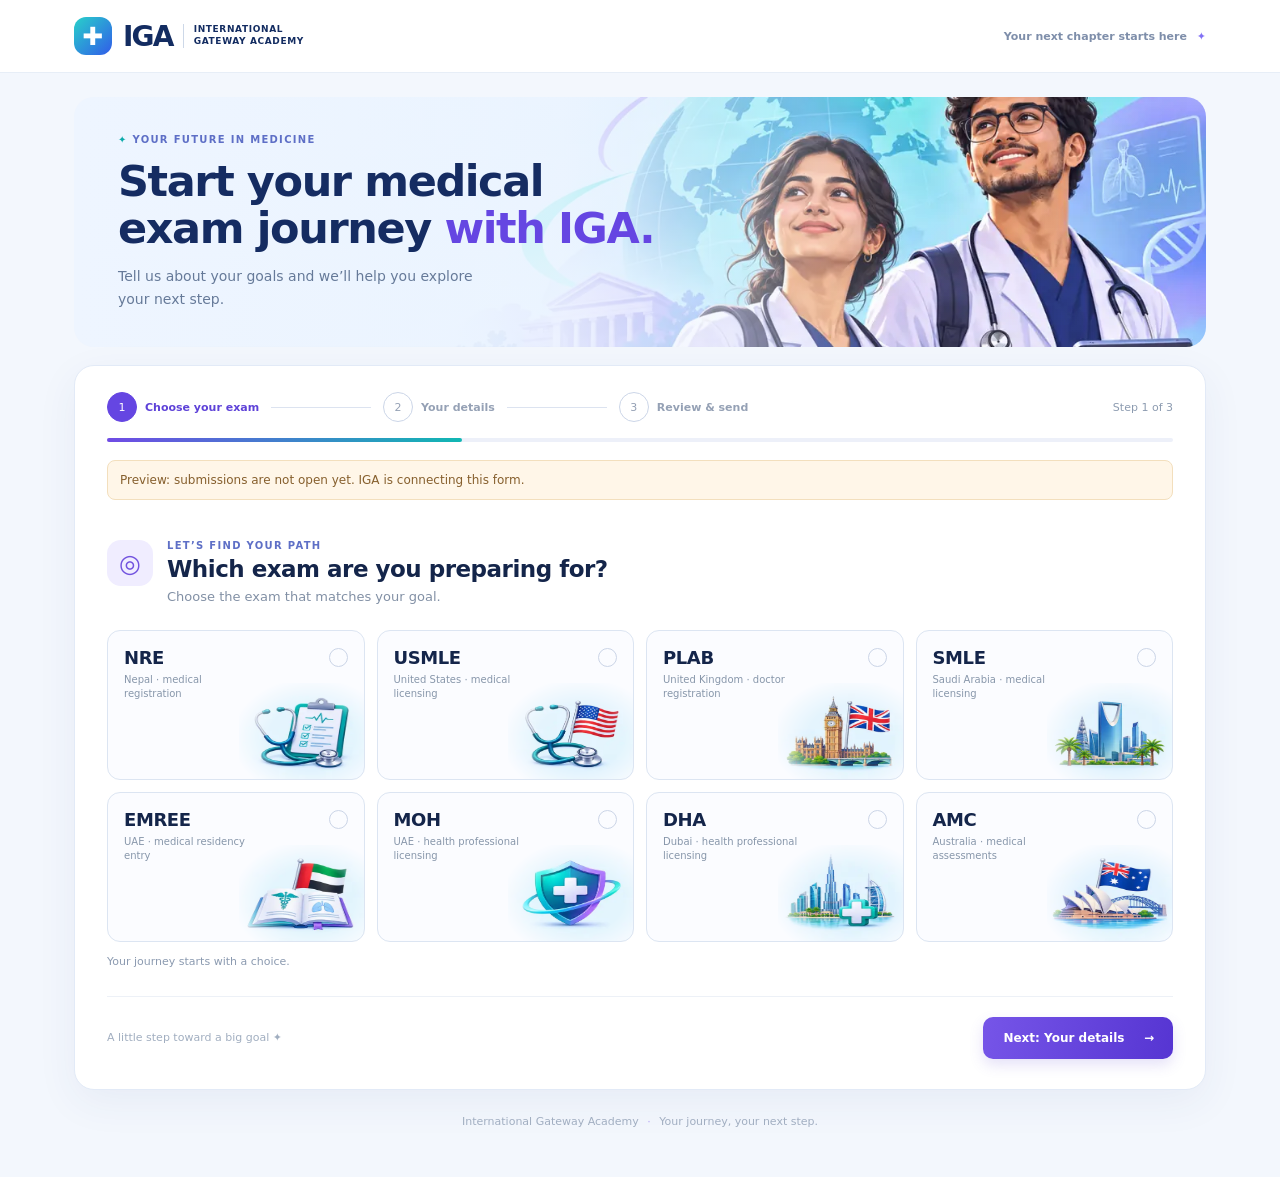
==== commit 2cf28a6b: "Improve form guidance and mobile usability" ====
--- a/interest/index.html
+++ b/interest/index.html
@@ -1,7 +1,7 @@
 <!doctype html>
-<html lang="en"><head><meta charset="utf-8"><meta name="viewport" content="width=device-width,initial-scale=1"><meta name="theme-color" content="#112b62"><meta name="description" content="Tell International Gateway Academy about your medical exam preparation goals."><title>Start your journey | International Gateway Academy</title><link rel="stylesheet" href="form.css"><script src="config.js" defer></script><script src="form.js" defer></script></head><body>
+<html lang="en"><head><meta charset="utf-8"><meta name="viewport" content="width=device-width,initial-scale=1"><meta name="theme-color" content="#112b62"><meta name="description" content="Tell International Gateway Academy about your medical exam preparation goals."><title>Start your journey | International Gateway Academy</title><link rel="stylesheet" href="form.css"><script src="config.js" defer></script><script src="country-data.js" defer></script><script src="form.js" defer></script></head><body>
 <header class="site-header"><div class="header-inner"><a class="brand" href="./" aria-label="International Gateway Academy home"><span class="brand-icon" aria-hidden="true">✚</span><span><b>IGA</b><small>INTERNATIONAL<br>GATEWAY ACADEMY</small></span></a><span class="header-note">Your next chapter starts here <span>✦</span></span></div></header>
-<main class="shell"><section class="hero"><div class="hero-copy"><div class="eyebrow"><span>✦</span> YOUR FUTURE IN MEDICINE</div><h1>Start your medical<br>exam journey <em>with IGA.</em></h1><p>Tell us about your goals and we’ll help you explore your next step.</p></div></section><section class="form-card" aria-labelledby="step-title"><div class="steps" aria-label="Form progress"><div class="step active" data-step-indicator="0"><span>1</span><strong>Choose your exam</strong></div><div class="step-line"></div><div class="step" data-step-indicator="1"><span>2</span><strong>Your details</strong></div><div class="step-line"></div><div class="step" data-step-indicator="2"><span>3</span><strong>Review & send</strong></div><div class="step-count" id="step-count">Step 1 of 3</div></div><div class="progress-track"><span id="progress"></span></div>
-<p class="setup-message" id="opening-notice" role="status">Preview: submissions are not open yet. IGA is connecting this form.</p><form id="interest-form" method="post" novalidate><div class="stage" data-stage="0"><div class="section-header"><div class="section-icon" aria-hidden="true">◎</div><div><div class="kicker">LET’S FIND YOUR PATH</div><h2 id="step-title" tabindex="-1">Which exam are you preparing for?</h2><p>Choose the exam that matches your goal.</p></div></div><fieldset class="exam-grid"><legend class="sr-only">Choose one exam</legend><label class="exam-option"><input type="radio" name="exam" value="NRE" required><span class="exam-content"><span class="exam-top"><strong>NRE</strong><span class="check">✓</span></span><small>Explore your pathway</small><span class="exam-art" aria-hidden="true"></span></span></label><label class="exam-option"><input type="radio" name="exam" value="USMLE"><span class="exam-content"><span class="exam-top"><strong>USMLE</strong><span class="check">✓</span></span><small>Explore your pathway</small><span class="exam-art" aria-hidden="true"></span></span></label><label class="exam-option"><input type="radio" name="exam" value="PLAB"><span class="exam-content"><span class="exam-top"><strong>PLAB</strong><span class="check">✓</span></span><small>Explore your pathway</small><span class="exam-art" aria-hidden="true"></span></span></label><label class="exam-option"><input type="radio" name="exam" value="SMLE"><span class="exam-content"><span class="exam-top"><strong>SMLE</strong><span class="check">✓</span></span><small>Explore your pathway</small><span class="exam-art" aria-hidden="true"></span></span></label><label class="exam-option"><input type="radio" name="exam" value="EMREE"><span class="exam-content"><span class="exam-top"><strong>EMREE</strong><span class="check">✓</span></span><small>Explore your pathway</small><span class="exam-art" aria-hidden="true"></span></span></label><label class="exam-option"><input type="radio" name="exam" value="MOH"><span class="exam-content"><span class="exam-top"><strong>MOH</strong><span class="check">✓</span></span><small>Explore your pathway</small><span class="exam-art" aria-hidden="true"></span></span></label><label class="exam-option"><input type="radio" name="exam" value="DHA"><span class="exam-content"><span class="exam-top"><strong>DHA</strong><span class="check">✓</span></span><small>Explore your pathway</small><span class="exam-art" aria-hidden="true"></span></span></label><label class="exam-option"><input type="radio" name="exam" value="AMC"><span class="exam-content"><span class="exam-top"><strong>AMC</strong><span class="check">✓</span></span><small>Explore your pathway</small><span class="exam-art" aria-hidden="true"></span></span></label></fieldset><p class="selection-message" id="selection-message" aria-live="polite">Your journey starts with a choice.</p><p class="error" id="exam-error" role="alert" hidden>Please choose an exam to continue.</p></div>
-<div class="stage" data-stage="1" hidden><div class="section-header"><div class="section-icon" aria-hidden="true">✧</div><div><div class="kicker">A LITTLE ABOUT YOU</div><h2 tabindex="-1">Let’s get to know you</h2><p id="details-intro">Share your details so IGA can follow up about your preparation.</p></div></div><div class="fields"><label>Full name <span>*</span><input name="name" autocomplete="name" required maxlength="120" placeholder="Your full name"></label><label>University name <span>*</span><input name="university" autocomplete="organization" required maxlength="160" placeholder="Your university"></label><fieldset class="level-field"><legend>Level of study <span>*</span></legend><div class="level-options"><label><input type="radio" name="level" value="Undergraduate" required> Undergraduate</label><label><input type="radio" name="level" value="Postgraduate"> Postgraduate</label></div></fieldset><label>Year of study <span>*</span><select name="year" required><option value="">Select your year</option><option>Year 1</option><option>Year 2</option><option>Year 3</option><option>Year 4</option><option>Year 5</option><option>Year 6</option><option>Year 7 or above</option><option>Graduated</option></select></label><label>Phone number <span>*</span><input name="phone" type="tel" autocomplete="tel" required maxlength="35" placeholder="Include country code, e.g. +44 …" pattern="[+0-9() .-]{7,35}"></label><label>Country <span>*</span><input name="country" autocomplete="country-name" required maxlength="100" placeholder="Your country"></label><label class="full">Email address <span>*</span><input name="email" type="email" autocomplete="email" required maxlength="254" placeholder="you@example.com"></label></div><p class="privacy">We’ll use these details to contact you about your exam preparation interest.</p></div>
+<main class="shell"><section class="hero"><div class="hero-copy"><div class="eyebrow"><span>✦</span> YOUR FUTURE IN MEDICINE</div><h1>Start your medical<br>exam journey <em>with IGA.</em></h1><p>Tell us about your goals and we’ll help you explore your next step.</p></div></section><section class="form-card" aria-labelledby="step-title"><div class="progress-wrapper"><div class="steps" aria-label="Form progress"><div class="step active" data-step-indicator="0"><span>1</span><strong>Choose your exam</strong></div><div class="step-line"></div><div class="step" data-step-indicator="1"><span>2</span><strong>Your details</strong></div><div class="step-line"></div><div class="step" data-step-indicator="2"><span>3</span><strong>Review & send</strong></div><div class="step-count" id="step-count">Step 1 of 3</div></div><div class="progress-track"><span id="progress"></span></div></div>
+<p class="setup-message" id="opening-notice" role="status">Preview: submissions are not open yet. IGA is connecting this form.</p><form id="interest-form" method="post" novalidate><div class="stage" data-stage="0"><div class="section-header"><div class="section-icon" aria-hidden="true">◎</div><div><div class="kicker">LET’S FIND YOUR PATH</div><h2 id="step-title" tabindex="-1">Which exam are you preparing for?</h2><p>Choose the exam that matches your goal.</p></div></div><fieldset class="exam-grid"><legend class="sr-only">Choose one exam</legend><label class="exam-option"><input type="radio" name="exam" value="NRE" required><span class="exam-content"><span class="exam-top"><strong>NRE</strong><span class="check">✓</span></span><small>Nepal · medical registration</small><span class="exam-art" aria-hidden="true"></span></span></label><label class="exam-option"><input type="radio" name="exam" value="USMLE"><span class="exam-content"><span class="exam-top"><strong>USMLE</strong><span class="check">✓</span></span><small>United States · medical licensing</small><span class="exam-art" aria-hidden="true"></span></span></label><label class="exam-option"><input type="radio" name="exam" value="PLAB"><span class="exam-content"><span class="exam-top"><strong>PLAB</strong><span class="check">✓</span></span><small>United Kingdom · doctor registration</small><span class="exam-art" aria-hidden="true"></span></span></label><label class="exam-option"><input type="radio" name="exam" value="SMLE"><span class="exam-content"><span class="exam-top"><strong>SMLE</strong><span class="check">✓</span></span><small>Saudi Arabia · medical licensing</small><span class="exam-art" aria-hidden="true"></span></span></label><label class="exam-option"><input type="radio" name="exam" value="EMREE"><span class="exam-content"><span class="exam-top"><strong>EMREE</strong><span class="check">✓</span></span><small>UAE · medical residency entry</small><span class="exam-art" aria-hidden="true"></span></span></label><label class="exam-option"><input type="radio" name="exam" value="MOH"><span class="exam-content"><span class="exam-top"><strong>MOH</strong><span class="check">✓</span></span><small>UAE · health professional licensing</small><span class="exam-art" aria-hidden="true"></span></span></label><label class="exam-option"><input type="radio" name="exam" value="DHA"><span class="exam-content"><span class="exam-top"><strong>DHA</strong><span class="check">✓</span></span><small>Dubai · health professional licensing</small><span class="exam-art" aria-hidden="true"></span></span></label><label class="exam-option"><input type="radio" name="exam" value="AMC"><span class="exam-content"><span class="exam-top"><strong>AMC</strong><span class="check">✓</span></span><small>Australia · medical assessments</small><span class="exam-art" aria-hidden="true"></span></span></label></fieldset><p class="selection-message" id="selection-message" aria-live="polite">Your journey starts with a choice.</p><p class="error" id="exam-error" role="alert" hidden>Please choose an exam to continue.</p></div>
+<div class="stage details-stage" data-stage="1" hidden><div class="details-heading"><div class="section-header"><div class="section-icon" aria-hidden="true">✧</div><div><div class="kicker">A LITTLE ABOUT YOU</div><h2 tabindex="-1">Let’s get to know you</h2><p id="details-intro">Share your details so IGA can follow up about your preparation.</p></div></div><button class="selected-exam" type="button" id="change-exam"><span>Selected exam</span><strong id="selected-exam-name"></strong><b>Change ✎</b></button></div><div class="details-groups"><section class="details-group"><div class="group-header"><span class="group-number">1</span><div><h3>About you</h3><p>Tell us who you are.</p></div><span class="group-illustration group-about" aria-hidden="true"></span></div><div class="fields group-fields"><label>Full name <span>*</span><input name="name" autocomplete="name" required maxlength="120" placeholder="Your full name"></label><label>University name <span>*</span><input name="university" autocomplete="organization" required maxlength="160" placeholder="Your university"></label></div></section><section class="details-group"><div class="group-header"><span class="group-number">2</span><div><h3>Your studies</h3><p>Tell us about your academic background.</p></div><span class="group-illustration group-studies" aria-hidden="true"></span></div><div class="fields group-fields"><fieldset class="level-field"><legend>Level of study <span>*</span></legend><div class="level-options illustrated-levels"><label><input type="radio" name="level" value="Undergraduate" required><span class="level-illustration undergraduate" aria-hidden="true"></span><span class="level-name">Undergraduate</span></label><label><input type="radio" name="level" value="Postgraduate"><span class="level-illustration postgraduate" aria-hidden="true"></span><span class="level-name">Postgraduate</span></label></div></fieldset><label>Year of study <span>*</span><select name="year" required><option value="">Select your year</option><option>Year 1</option><option>Year 2</option><option>Year 3</option><option>Year 4</option><option>Year 5</option><option>Year 6</option><option>Year 7 or above</option><option>Graduated</option></select></label></div></section><section class="details-group"><div class="group-header"><span class="group-number">3</span><div><h3>How to reach you</h3><p>We’ll use these details to contact you about your exam preparation interest.</p></div><span class="group-illustration group-contact" aria-hidden="true"></span></div><div class="fields group-fields"><div class="phone-field"><label for="phone-number">Phone number <span>*</span></label><div class="phone-controls"><select id="phone-code" aria-label="Phone country code" required><option value="">Code</option></select><input id="phone-number" type="tel" autocomplete="tel-national" required maxlength="30" placeholder="Phone number" pattern="[0-9() .-]{4,30}"></div><input type="hidden" name="phone"></div><label>Country <span>*</span><select name="country" autocomplete="country-name" required><option value="">Select your country</option></select></label><label class="full">Email address <span>*</span><input name="email" type="email" autocomplete="email" required maxlength="254" placeholder="you@example.com"></label></div></section></div></div>
 <div class="stage" data-stage="2" hidden><div class="section-header"><div class="section-icon" aria-hidden="true">✓</div><div><div class="kicker">ALMOST THERE</div><h2 tabindex="-1">Everything look right?</h2><p>Review your details before sharing them with IGA.</p></div></div><dl id="review" class="review"></dl><p class="privacy">By submitting, you’re asking IGA to contact you about your selected exam.</p><div class="setup-message" id="setup-message" role="status" hidden>Submissions are not open yet. IGA is still connecting this form.</div></div><div class="actions"><button type="button" id="back" class="back" hidden>← <span>Back</span></button><span class="action-hint">A little step toward a big goal ✦</span><button type="button" id="next" class="primary">Next: Your details <span>→</span></button><button type="submit" id="submit" class="primary" hidden>Send my interest <span>→</span></button></div></form></section><footer>International Gateway Academy <span>·</span> Your journey, your next step.</footer></main></body></html>
--- a/interest/form.css
+++ b/interest/form.css
@@ -2,3 +2,10 @@
 /* Illustrated exam cards */
 .exam-content{min-height:150px;background:#fbfcff}.exam-content small{position:relative;z-index:2;max-width:120px;line-height:1.4}.exam-art{position:absolute;right:0;bottom:0;width:125px;height:96px;background-image:url('exam-illustrations.webp');background-size:400% 200%;background-repeat:no-repeat;opacity:1;transform-origin:bottom right;transition:transform .25s ease;mix-blend-mode:multiply}.exam-option:hover .exam-art,.exam-option input:checked+.exam-content .exam-art{transform:scale(1.07)}.exam-option:nth-of-type(1) .exam-art{background-position:0% 0%}.exam-option:nth-of-type(2) .exam-art{background-position:33.333% 0%}.exam-option:nth-of-type(3) .exam-art{background-position:66.667% 0%}.exam-option:nth-of-type(4) .exam-art{background-position:100% 0%}.exam-option:nth-of-type(5) .exam-art{background-position:0% 100%}.exam-option:nth-of-type(6) .exam-art{background-position:33.333% 100%}.exam-option:nth-of-type(7) .exam-art{background-position:66.667% 100%}.exam-option:nth-of-type(8) .exam-art{background-position:100% 100%}.selection-message{color:#8b9ab0;font-size:11px;margin:13px 0 0;min-height:17px}.selection-message.selected{color:#087c80;font-weight:700}.exam-option input:checked+.exam-content{box-shadow:0 6px 18px #0ba8a41c}.primary:hover:not(:disabled){filter:brightness(1.08);transform:translateY(-1px)}.primary{transition:transform .2s,filter .2s}.fields input:not([type=radio]):focus,.fields select:focus{border-color:#7561e5;box-shadow:0 0 0 3px #7561e51a}.level-options label:has(input:checked){border-color:#13a7a4;background:#effcfb;color:#116d70}.stage:not([hidden]){animation:stage-in .24s ease-out}@keyframes stage-in{from{opacity:0;transform:translateY(5px)}to{opacity:1;transform:translateY(0)}}@media(max-width:700px){.exam-content{min-height:112px}.exam-art{width:100px;height:77px;right:-2px;bottom:-2px}.exam-content small{max-width:90px;font-size:9px}.exam-top strong{font-size:16px}}@media(prefers-reduced-motion:reduce){*,*:before,*:after{animation-duration:.01ms!important;transition-duration:.01ms!important;scroll-behavior:auto!important}}
 .hero{background-position:center 22%}.exam-art{mask-image:radial-gradient(ellipse at 58% 57%,#000 42%,transparent 78%)}@media(max-width:700px){.hero{background-position:64% 22%}}
+/* Illustrated companion for the student details step */
+.details-layout{display:grid;grid-template-columns:minmax(175px,245px) minmax(0,1fr);gap:30px;align-items:start}.companion{position:relative;min-height:330px;display:flex;align-items:center;justify-content:center;overflow:hidden}.companion-orbit{position:absolute;width:210px;height:210px;border-radius:50%;background:linear-gradient(150deg,#e7e1ff,#dff7f6);top:64px}.companion img{display:block;position:relative;z-index:1;width:100%;max-width:235px;height:auto;object-fit:contain;filter:drop-shadow(0 12px 16px #4d4a8317)}.companion-spark{position:absolute;color:#7c64e7;font-size:24px;z-index:2}.spark-one{right:2%;top:62px}.spark-two{left:7%;top:135px;color:#16afad}.details-content{min-width:0}.details-content .section-header{margin-bottom:23px}.details-privacy{display:flex;align-items:center;gap:10px;background:#f2fbfa;border-radius:9px;padding:12px 14px;color:#5c7e82}.details-privacy span{display:grid;place-items:center;width:25px;height:25px;flex:none;border-radius:8px;background:#dbf3ee;color:#118f82;font-weight:800}@media(max-width:900px){.details-layout{grid-template-columns:155px minmax(0,1fr);gap:16px}.companion{min-height:245px}.companion-orbit{width:140px;height:140px;top:50px}.companion img{max-width:155px}.companion-spark{font-size:18px}}@media(max-width:700px){.details-layout{display:grid;grid-template-columns:1fr;gap:0}.companion{position:absolute;width:78px;height:78px;min-height:0;right:19px;top:3px;overflow:hidden;pointer-events:none}.details-stage{position:relative}.companion-orbit{width:68px;height:68px;top:8px}.companion img{width:72px;align-self:flex-start}.companion-spark{font-size:12px}.spark-one{top:9px}.spark-two{top:35px}.details-content .section-header{padding-right:68px;min-height:72px;gap:10px}.details-content .section-icon{width:38px;height:38px;font-size:20px;border-radius:11px}.details-content .section-header h2{font-size:19px}.details-content .section-header p{font-size:11px}.details-privacy{align-items:flex-start}}
+/* Illustrated grouped details */
+.details-heading{display:flex;align-items:flex-start;justify-content:space-between;gap:15px}.details-heading .section-header{margin-bottom:20px}.selected-exam{display:flex;align-items:center;gap:10px;border:1px solid #cde9ef;background:#eefafb;color:#315b6a;border-radius:10px;padding:10px 12px;font-size:11px;white-space:nowrap}.selected-exam span{color:#788e9f}.selected-exam strong{color:#183b58}.selected-exam b{color:#6750d7;border-left:1px solid #cfe5ed;padding-left:10px}.details-groups{display:grid;gap:12px}.details-group{border:1px solid #dfe9f6;border-radius:14px;background:linear-gradient(115deg,#f7faff,#fcfdff);padding:15px 18px 18px;overflow:hidden}.group-header{display:flex;align-items:center;gap:11px;min-height:42px;position:relative;margin-bottom:12px}.group-number{width:29px;height:29px;border-radius:50%;display:grid;place-items:center;color:white;background:linear-gradient(135deg,#40cdb7,#586dea);font-size:12px;font-weight:800;flex:none}.group-header h3{font-size:14px;margin:0;color:#1f3155}.group-header p{font-size:11px;color:#8291a6;margin:4px 0 0;line-height:1.4}.group-illustration{position:absolute;width:85px;height:54px;right:0;top:-5px;background-image:url('details-sections.webp');background-size:300% 100%;background-repeat:no-repeat;mix-blend-mode:multiply;mask-image:radial-gradient(ellipse,#000 45%,transparent 80%)}.group-about{background-position:0% 0}.group-studies{background-position:50% 0}.group-contact{background-position:100% 0}.group-header>div{padding-right:90px}.group-fields{gap:13px 18px}.illustrated-levels{align-items:stretch}.illustrated-levels label{min-height:92px;display:flex;position:relative;flex-direction:column;align-items:center;justify-content:flex-end;gap:4px;background:white;text-align:center;padding:7px 5px 8px}.illustrated-levels input{position:absolute;right:9px;top:8px;margin:0}.illustrated-levels .level-name{font-size:11px;font-weight:750;color:#253b5d}.illustrated-levels .level-illustration{width:80px;height:58px;display:block;background-image:url('study-levels.webp');background-size:200% 100%;background-repeat:no-repeat;mix-blend-mode:multiply;mask-image:radial-gradient(ellipse,#000 48%,transparent 82%)}.illustrated-levels .undergraduate{background-position:0 0}.illustrated-levels .postgraduate{background-position:100% 0}.details-group .fields>label>span,.details-group .level-field legend>span{color:#da566b}@media(max-width:700px){.details-heading{display:block}.details-heading .section-header{margin-bottom:12px}.selected-exam{width:100%;justify-content:space-between;margin-bottom:14px}.details-group{padding:13px}.group-header h3{font-size:13px}.group-header p{font-size:10px}.group-illustration{width:65px;height:45px}.group-header>div{padding-right:65px}.illustrated-levels label{min-height:90px}.group-fields{grid-template-columns:1fr}.group-fields .full{grid-column:auto}}
+.phone-field>label{font-size:12px;font-weight:750;color:#263b5c}.phone-field>label span{color:#da566b}.phone-controls{display:flex;gap:8px;margin-top:7px}.phone-controls select,.phone-controls input{height:44px;border:1px solid #d8e2ef;border-radius:9px;background:#fff;padding:0 10px;color:#223654;font-size:13px;min-width:0}.phone-controls select{width:42%;max-width:185px}.phone-controls input{flex:1;width:0}.phone-controls input::placeholder{color:#a5b1c1}.phone-controls select:focus,.phone-controls input:focus{border-color:#7561e5;box-shadow:0 0 0 3px #7561e51a}@media(max-width:700px){.phone-controls select{width:42%}}
+/* Clear errors and a compact mobile journey */
+.field-error{display:block;margin-top:6px;font-size:11px;font-weight:600;color:#b13c50;line-height:1.4}.fields label .field-error{color:#b13c50}.fields [aria-invalid=true],.phone-controls [aria-invalid=true]{border-color:#c94f62!important}.level-field:has([aria-invalid=true]) .level-options label{border-color:#c94f62}.progress-wrapper{background:#fff;z-index:5}.exam-content small{max-width:135px;font-size:10px;line-height:1.4}@media(max-width:700px){.in-progress .hero{height:85px;transition:height .25s ease}.in-progress .hero-copy{padding:12px 18px}.in-progress .hero h1{font-size:17px;letter-spacing:-.3px;margin:5px 0}.in-progress .hero h1 br{display:none}.in-progress .hero p{display:none}.in-progress .hero .eyebrow{font-size:8px}.in-progress .progress-wrapper{position:sticky;top:0;margin:-20px -17px 0;padding:15px 17px 10px;border-radius:17px 17px 0 0;box-shadow:0 6px 12px #233b6010}.in-progress .progress-track{margin-top:9px}.exam-content small{max-width:105px;font-size:9px}}
